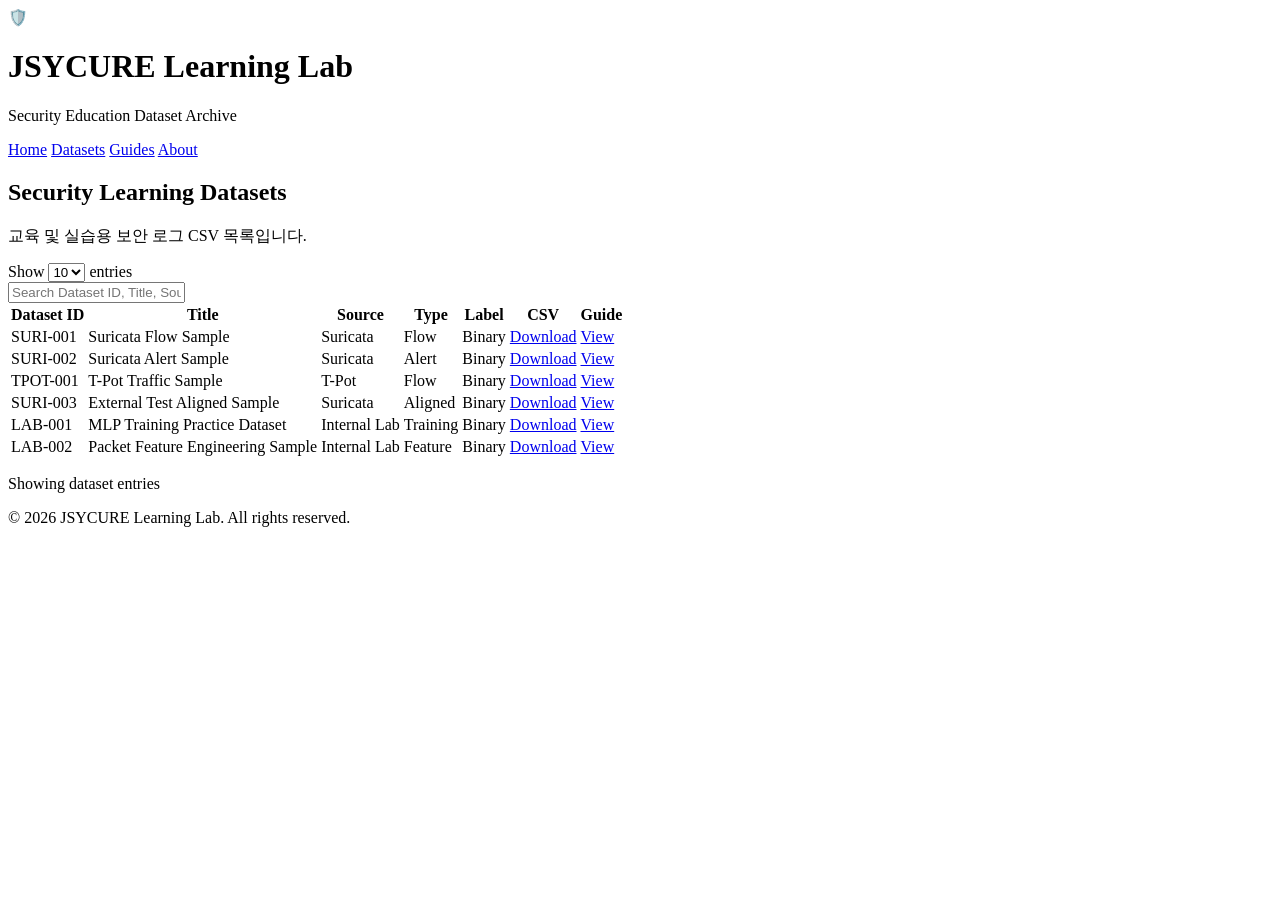
==== datasets.html @ 65ef3529 "Add datasets.html for security learning datasets" ====
<!DOCTYPE html>
<html lang="ko">
<head>
    <meta charset="UTF-8">
    <meta name="viewport" content="width=device-width, initial-scale=1.0">
    <title>Datasets | JSYCURE Learning Lab</title>
    <link rel="stylesheet" href="assets/style.css">
</head>
<body>
    <header class="site-header">
        <div class="container header-inner">
            <div class="brand">
                <div class="brand-icon">🛡️</div>
                <div>
                    <h1>JSYCURE Learning Lab</h1>
                    <p>Security Education Dataset Archive</p>
                </div>
            </div>

            <nav class="nav">
                <a href="index.html">Home</a>
                <a href="datasets.html" class="active">Datasets</a>
                <a href="guides.html">Guides</a>
                <a href="about.html">About</a>
            </nav>
        </div>
    </header>

    <main class="page-main">
        <section class="container">
            <div class="page-heading">
                <h2>Security Learning Datasets</h2>
                <p>교육 및 실습용 보안 로그 CSV 목록입니다.</p>
            </div>

            <div class="table-toolbar">
                <div class="entries-box">
                    <label for="entriesSelect">Show</label>
                    <select id="entriesSelect">
                        <option value="5">5</option>
                        <option value="10" selected>10</option>
                        <option value="15">15</option>
                        <option value="20">20</option>
                    </select>
                    <span>entries</span>
                </div>

                <div class="search-box">
                    <input type="text" id="searchInput" placeholder="Search Dataset ID, Title, Source...">
                </div>
            </div>

            <div class="table-wrapper">
                <table class="dataset-table">
                    <thead>
                        <tr>
                            <th>Dataset ID</th>
                            <th>Title</th>
                            <th>Source</th>
                            <th>Type</th>
                            <th>Label</th>
                            <th>CSV</th>
                            <th>Guide</th>
                        </tr>
                    </thead>
                    <tbody id="datasetTableBody">
                        <tr>
                            <td>SURI-001</td>
                            <td>Suricata Flow Sample</td>
                            <td>Suricata</td>
                            <td>Flow</td>
                            <td>Binary</td>
                            <td><a class="table-btn" href="data/suricata-flow-sample.csv" download>Download</a></td>
                            <td><a class="table-btn secondary" href="guides.html">View</a></td>
                        </tr>
                        <tr>
                            <td>SURI-002</td>
                            <td>Suricata Alert Sample</td>
                            <td>Suricata</td>
                            <td>Alert</td>
                            <td>Binary</td>
                            <td><a class="table-btn" href="data/suricata-alert-sample.csv" download>Download</a></td>
                            <td><a class="table-btn secondary" href="guides.html">View</a></td>
                        </tr>
                        <tr>
                            <td>TPOT-001</td>
                            <td>T-Pot Traffic Sample</td>
                            <td>T-Pot</td>
                            <td>Flow</td>
                            <td>Binary</td>
                            <td><a class="table-btn" href="data/tpot-traffic-sample.csv" download>Download</a></td>
                            <td><a class="table-btn secondary" href="guides.html">View</a></td>
                        </tr>
                        <tr>
                            <td>SURI-003</td>
                            <td>External Test Aligned Sample</td>
                            <td>Suricata</td>
                            <td>Aligned</td>
                            <td>Binary</td>
                            <td><a class="table-btn" href="data/suricata-flow-sample.csv" download>Download</a></td>
                            <td><a class="table-btn secondary" href="guides.html">View</a></td>
                        </tr>
                        <tr>
                            <td>LAB-001</td>
                            <td>MLP Training Practice Dataset</td>
                            <td>Internal Lab</td>
                            <td>Training</td>
                            <td>Binary</td>
                            <td><a class="table-btn" href="data/suricata-alert-sample.csv" download>Download</a></td>
                            <td><a class="table-btn secondary" href="guides.html">View</a></td>
                        </tr>
                        <tr>
                            <td>LAB-002</td>
                            <td>Packet Feature Engineering Sample</td>
                            <td>Internal Lab</td>
                            <td>Feature</td>
                            <td>Binary</td>
                            <td><a class="table-btn" href="data/tpot-traffic-sample.csv" download>Download</a></td>
                            <td><a class="table-btn secondary" href="guides.html">View</a></td>
                        </tr>
                    </tbody>
                </table>
            </div>

            <div class="table-footer">
                <p id="tableCountInfo">Showing dataset entries</p>
            </div>
        </section>
    </main>

    <footer class="site-footer">
        <div class="container footer-inner">
            <p>© 2026 JSYCURE Learning Lab. All rights reserved.</p>
        </div>
    </footer>

    <script src="assets/app.js"></script>
</body>
</html>
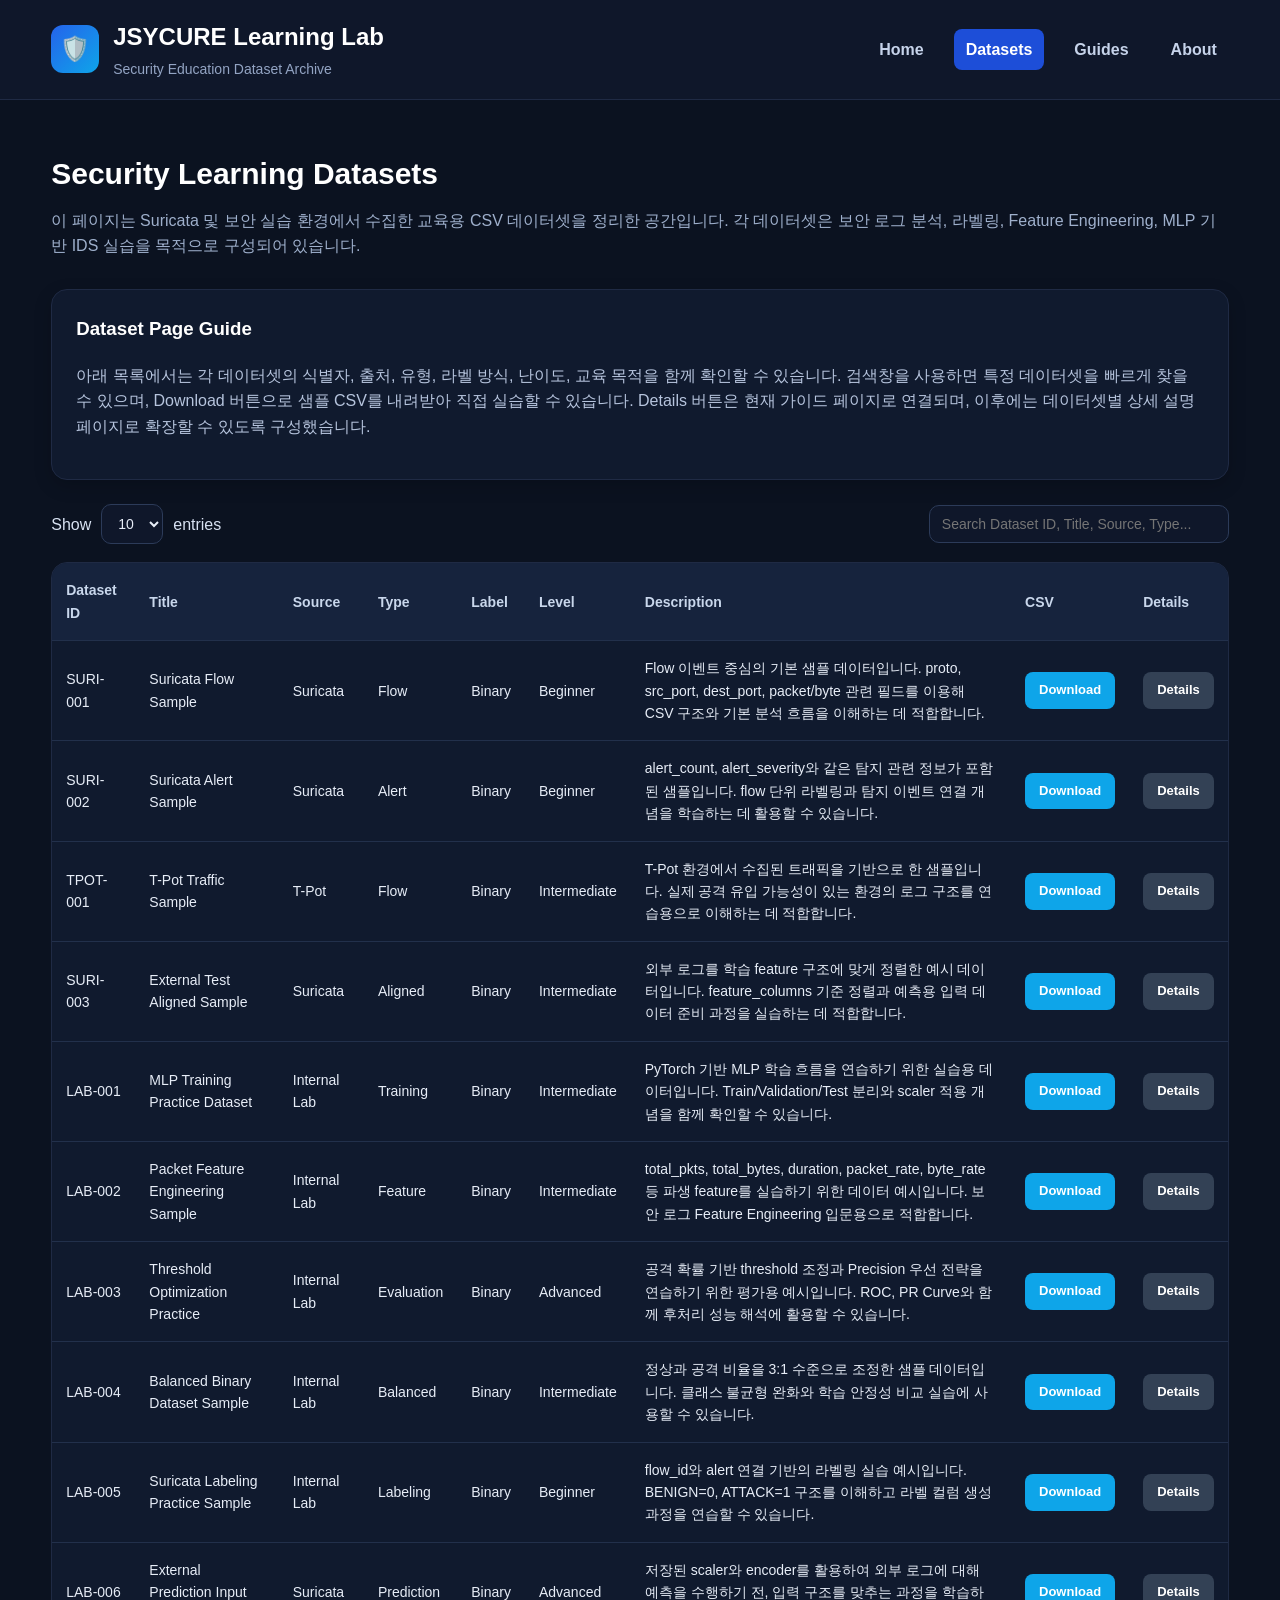
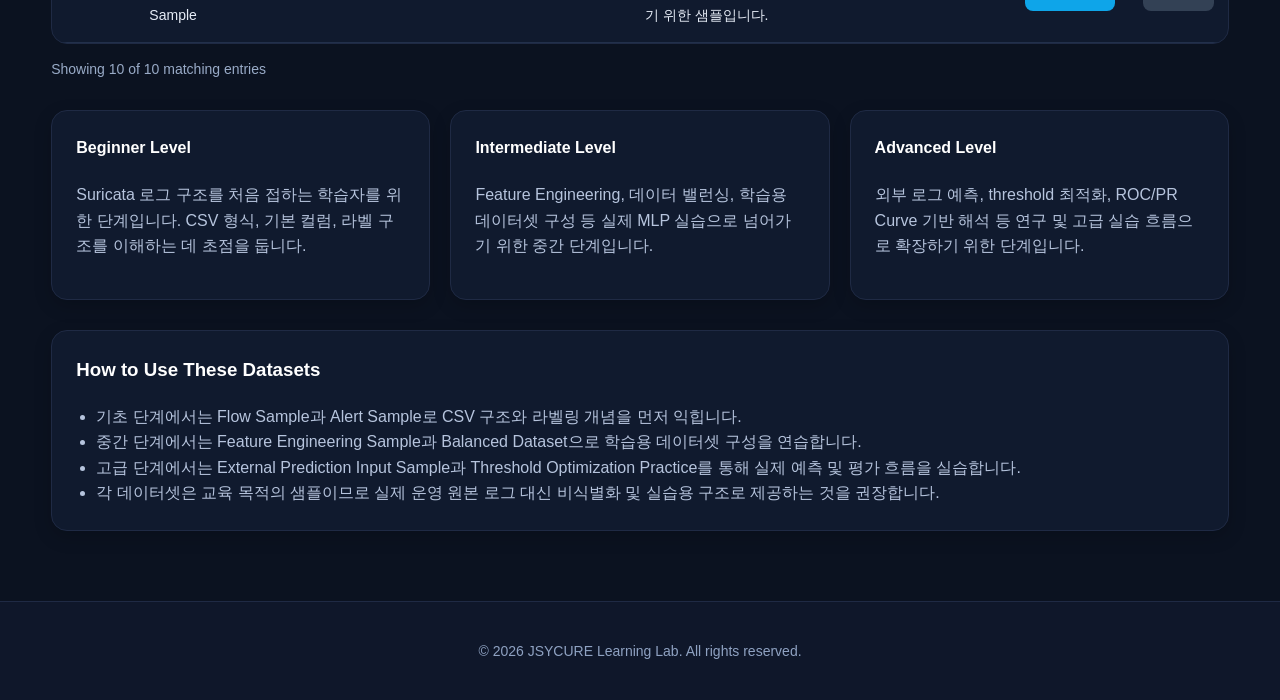
==== commit 0bc439c0: "Enhance datasets.html with detailed descriptions and guidance Updated the content and structure of t" ====
--- a/datasets.html
+++ b/datasets.html
@@ -30,7 +30,21 @@
         <section class="container">
             <div class="page-heading">
                 <h2>Security Learning Datasets</h2>
-                <p>교육 및 실습용 보안 로그 CSV 목록입니다.</p>
+                <p>
+                    이 페이지는 Suricata 및 보안 실습 환경에서 수집한 교육용 CSV 데이터셋을 정리한 공간입니다.
+                    각 데이터셋은 보안 로그 분석, 라벨링, Feature Engineering, MLP 기반 IDS 실습을 목적으로 구성되어 있습니다.
+                </p>
+            </div>
+
+            <div class="content-box" style="margin-bottom: 24px;">
+                <h3>Dataset Page Guide</h3>
+                <p>
+                    아래 목록에서는 각 데이터셋의 식별자, 출처, 유형, 라벨 방식, 난이도, 교육 목적을 함께 확인할 수 있습니다.
+                    검색창을 사용하면 특정 데이터셋을 빠르게 찾을 수 있으며,
+                    Download 버튼으로 샘플 CSV를 내려받아 직접 실습할 수 있습니다.
+                    Details 버튼은 현재 가이드 페이지로 연결되며,
+                    이후에는 데이터셋별 상세 설명 페이지로 확장할 수 있도록 구성했습니다.
+                </p>
             </div>
 
             <div class="table-toolbar">
@@ -46,7 +60,7 @@
                 </div>
 
                 <div class="search-box">
-                    <input type="text" id="searchInput" placeholder="Search Dataset ID, Title, Source...">
+                    <input type="text" id="searchInput" placeholder="Search Dataset ID, Title, Source, Type...">
                 </div>
             </div>
 
@@ -59,8 +73,10 @@
                             <th>Source</th>
                             <th>Type</th>
                             <th>Label</th>
+                            <th>Level</th>
+                            <th>Description</th>
                             <th>CSV</th>
-                            <th>Guide</th>
+                            <th>Details</th>
                         </tr>
                     </thead>
                     <tbody id="datasetTableBody">
@@ -70,53 +86,150 @@
                             <td>Suricata</td>
                             <td>Flow</td>
                             <td>Binary</td>
-                            <td><a class="table-btn" href="data/suricata-flow-sample.csv" download>Download</a></td>
-                            <td><a class="table-btn secondary" href="guides.html">View</a></td>
-                        </tr>
+                            <td>Beginner</td>
+                            <td>
+                                Flow 이벤트 중심의 기본 샘플 데이터입니다.
+                                proto, src_port, dest_port, packet/byte 관련 필드를 이용해
+                                CSV 구조와 기본 분석 흐름을 이해하는 데 적합합니다.
+                            </td>
+                            <td><a class="table-btn" href="data/suricata-flow-sample.csv" download>Download</a></td>
+                            <td><a class="table-btn secondary" href="guides.html">Details</a></td>
+                        </tr>
+
                         <tr>
                             <td>SURI-002</td>
                             <td>Suricata Alert Sample</td>
                             <td>Suricata</td>
                             <td>Alert</td>
                             <td>Binary</td>
+                            <td>Beginner</td>
+                            <td>
+                                alert_count, alert_severity와 같은 탐지 관련 정보가 포함된 샘플입니다.
+                                flow 단위 라벨링과 탐지 이벤트 연결 개념을 학습하는 데 활용할 수 있습니다.
+                            </td>
                             <td><a class="table-btn" href="data/suricata-alert-sample.csv" download>Download</a></td>
-                            <td><a class="table-btn secondary" href="guides.html">View</a></td>
-                        </tr>
+                            <td><a class="table-btn secondary" href="guides.html">Details</a></td>
+                        </tr>
+
                         <tr>
                             <td>TPOT-001</td>
                             <td>T-Pot Traffic Sample</td>
                             <td>T-Pot</td>
                             <td>Flow</td>
                             <td>Binary</td>
+                            <td>Intermediate</td>
+                            <td>
+                                T-Pot 환경에서 수집된 트래픽을 기반으로 한 샘플입니다.
+                                실제 공격 유입 가능성이 있는 환경의 로그 구조를 연습용으로 이해하는 데 적합합니다.
+                            </td>
                             <td><a class="table-btn" href="data/tpot-traffic-sample.csv" download>Download</a></td>
-                            <td><a class="table-btn secondary" href="guides.html">View</a></td>
-                        </tr>
+                            <td><a class="table-btn secondary" href="guides.html">Details</a></td>
+                        </tr>
+
                         <tr>
                             <td>SURI-003</td>
                             <td>External Test Aligned Sample</td>
                             <td>Suricata</td>
                             <td>Aligned</td>
                             <td>Binary</td>
-                            <td><a class="table-btn" href="data/suricata-flow-sample.csv" download>Download</a></td>
-                            <td><a class="table-btn secondary" href="guides.html">View</a></td>
-                        </tr>
+                            <td>Intermediate</td>
+                            <td>
+                                외부 로그를 학습 feature 구조에 맞게 정렬한 예시 데이터입니다.
+                                feature_columns 기준 정렬과 예측용 입력 데이터 준비 과정을 실습하는 데 적합합니다.
+                            </td>
+                            <td><a class="table-btn" href="data/suricata-flow-sample.csv" download>Download</a></td>
+                            <td><a class="table-btn secondary" href="guides.html">Details</a></td>
+                        </tr>
+
                         <tr>
                             <td>LAB-001</td>
                             <td>MLP Training Practice Dataset</td>
                             <td>Internal Lab</td>
                             <td>Training</td>
                             <td>Binary</td>
+                            <td>Intermediate</td>
+                            <td>
+                                PyTorch 기반 MLP 학습 흐름을 연습하기 위한 실습용 데이터입니다.
+                                Train/Validation/Test 분리와 scaler 적용 개념을 함께 확인할 수 있습니다.
+                            </td>
                             <td><a class="table-btn" href="data/suricata-alert-sample.csv" download>Download</a></td>
-                            <td><a class="table-btn secondary" href="guides.html">View</a></td>
-                        </tr>
+                            <td><a class="table-btn secondary" href="guides.html">Details</a></td>
+                        </tr>
+
                         <tr>
                             <td>LAB-002</td>
                             <td>Packet Feature Engineering Sample</td>
                             <td>Internal Lab</td>
                             <td>Feature</td>
                             <td>Binary</td>
+                            <td>Intermediate</td>
+                            <td>
+                                total_pkts, total_bytes, duration, packet_rate, byte_rate 등
+                                파생 feature를 실습하기 위한 데이터 예시입니다.
+                                보안 로그 Feature Engineering 입문용으로 적합합니다.
+                            </td>
                             <td><a class="table-btn" href="data/tpot-traffic-sample.csv" download>Download</a></td>
-                            <td><a class="table-btn secondary" href="guides.html">View</a></td>
+                            <td><a class="table-btn secondary" href="guides.html">Details</a></td>
+                        </tr>
+
+                        <tr>
+                            <td>LAB-003</td>
+                            <td>Threshold Optimization Practice</td>
+                            <td>Internal Lab</td>
+                            <td>Evaluation</td>
+                            <td>Binary</td>
+                            <td>Advanced</td>
+                            <td>
+                                공격 확률 기반 threshold 조정과 Precision 우선 전략을 연습하기 위한 평가용 예시입니다.
+                                ROC, PR Curve와 함께 후처리 성능 해석에 활용할 수 있습니다.
+                            </td>
+                            <td><a class="table-btn" href="data/suricata-flow-sample.csv" download>Download</a></td>
+                            <td><a class="table-btn secondary" href="guides.html">Details</a></td>
+                        </tr>
+
+                        <tr>
+                            <td>LAB-004</td>
+                            <td>Balanced Binary Dataset Sample</td>
+                            <td>Internal Lab</td>
+                            <td>Balanced</td>
+                            <td>Binary</td>
+                            <td>Intermediate</td>
+                            <td>
+                                정상과 공격 비율을 3:1 수준으로 조정한 샘플 데이터입니다.
+                                클래스 불균형 완화와 학습 안정성 비교 실습에 사용할 수 있습니다.
+                            </td>
+                            <td><a class="table-btn" href="data/suricata-alert-sample.csv" download>Download</a></td>
+                            <td><a class="table-btn secondary" href="guides.html">Details</a></td>
+                        </tr>
+
+                        <tr>
+                            <td>LAB-005</td>
+                            <td>Suricata Labeling Practice Sample</td>
+                            <td>Internal Lab</td>
+                            <td>Labeling</td>
+                            <td>Binary</td>
+                            <td>Beginner</td>
+                            <td>
+                                flow_id와 alert 연결 기반의 라벨링 실습 예시입니다.
+                                BENIGN=0, ATTACK=1 구조를 이해하고 라벨 컬럼 생성 과정을 연습할 수 있습니다.
+                            </td>
+                            <td><a class="table-btn" href="data/tpot-traffic-sample.csv" download>Download</a></td>
+                            <td><a class="table-btn secondary" href="guides.html">Details</a></td>
+                        </tr>
+
+                        <tr>
+                            <td>LAB-006</td>
+                            <td>External Prediction Input Sample</td>
+                            <td>Suricata</td>
+                            <td>Prediction</td>
+                            <td>Binary</td>
+                            <td>Advanced</td>
+                            <td>
+                                저장된 scaler와 encoder를 활용하여 외부 로그에 대해 예측을 수행하기 전,
+                                입력 구조를 맞추는 과정을 학습하기 위한 샘플입니다.
+                            </td>
+                            <td><a class="table-btn" href="data/suricata-flow-sample.csv" download>Download</a></td>
+                            <td><a class="table-btn secondary" href="guides.html">Details</a></td>
                         </tr>
                     </tbody>
                 </table>
@@ -124,6 +237,46 @@
 
             <div class="table-footer">
                 <p id="tableCountInfo">Showing dataset entries</p>
+            </div>
+        </section>
+
+        <section class="container" style="margin-top: 30px;">
+            <div class="card-grid">
+                <div class="card">
+                    <h4>Beginner Level</h4>
+                    <p>
+                        Suricata 로그 구조를 처음 접하는 학습자를 위한 단계입니다.
+                        CSV 형식, 기본 컬럼, 라벨 구조를 이해하는 데 초점을 둡니다.
+                    </p>
+                </div>
+
+                <div class="card">
+                    <h4>Intermediate Level</h4>
+                    <p>
+                        Feature Engineering, 데이터 밸런싱, 학습용 데이터셋 구성 등
+                        실제 MLP 실습으로 넘어가기 위한 중간 단계입니다.
+                    </p>
+                </div>
+
+                <div class="card">
+                    <h4>Advanced Level</h4>
+                    <p>
+                        외부 로그 예측, threshold 최적화, ROC/PR Curve 기반 해석 등
+                        연구 및 고급 실습 흐름으로 확장하기 위한 단계입니다.
+                    </p>
+                </div>
+            </div>
+        </section>
+
+        <section class="container" style="margin-top: 30px;">
+            <div class="summary-box">
+                <h3>How to Use These Datasets</h3>
+                <ul>
+                    <li>기초 단계에서는 Flow Sample과 Alert Sample로 CSV 구조와 라벨링 개념을 먼저 익힙니다.</li>
+                    <li>중간 단계에서는 Feature Engineering Sample과 Balanced Dataset으로 학습용 데이터셋 구성을 연습합니다.</li>
+                    <li>고급 단계에서는 External Prediction Input Sample과 Threshold Optimization Practice를 통해 실제 예측 및 평가 흐름을 실습합니다.</li>
+                    <li>각 데이터셋은 교육 목적의 샘플이므로 실제 운영 원본 로그 대신 비식별화 및 실습용 구조로 제공하는 것을 권장합니다.</li>
+                </ul>
             </div>
         </section>
     </main>
--- a/assets/style.css
+++ b/assets/style.css
@@ -0,0 +1,343 @@
+* {
+    box-sizing: border-box;
+}
+
+body {
+    margin: 0;
+    font-family: Arial, "Noto Sans KR", sans-serif;
+    background-color: #0b1220;
+    color: #e7edf7;
+    line-height: 1.6;
+}
+
+a {
+    text-decoration: none;
+    color: inherit;
+}
+
+.container {
+    width: min(1200px, 92%);
+    margin: 0 auto;
+}
+
+.site-header {
+    background-color: #0f172a;
+    border-bottom: 1px solid #1f2a44;
+    position: sticky;
+    top: 0;
+    z-index: 1000;
+}
+
+.header-inner {
+    display: flex;
+    justify-content: space-between;
+    align-items: center;
+    padding: 18px 0;
+    gap: 20px;
+}
+
+.brand {
+    display: flex;
+    align-items: center;
+    gap: 14px;
+}
+
+.brand-icon {
+    width: 48px;
+    height: 48px;
+    border-radius: 12px;
+    background: linear-gradient(135deg, #2563eb, #0ea5e9);
+    display: flex;
+    align-items: center;
+    justify-content: center;
+    font-size: 24px;
+}
+
+.brand h1 {
+    margin: 0;
+    font-size: 24px;
+    color: #ffffff;
+}
+
+.brand p {
+    margin: 2px 0 0 0;
+    color: #93a4c3;
+    font-size: 14px;
+}
+
+.nav {
+    display: flex;
+    gap: 18px;
+    flex-wrap: wrap;
+}
+
+.nav a {
+    color: #c6d3ea;
+    font-weight: 600;
+    padding: 8px 12px;
+    border-radius: 8px;
+    transition: 0.2s ease;
+}
+
+.nav a:hover,
+.nav a.active {
+    background-color: #1d4ed8;
+    color: #ffffff;
+}
+
+.hero {
+    padding: 80px 0 70px;
+    background:
+        radial-gradient(circle at top left, rgba(37, 99, 235, 0.25), transparent 35%),
+        radial-gradient(circle at top right, rgba(14, 165, 233, 0.18), transparent 30%);
+}
+
+.hero h2 {
+    margin: 0 0 18px;
+    font-size: 42px;
+    line-height: 1.2;
+    color: #ffffff;
+}
+
+.hero p {
+    max-width: 760px;
+    margin: 0;
+    color: #b7c5dd;
+    font-size: 18px;
+}
+
+.hero-buttons {
+    margin-top: 28px;
+    display: flex;
+    gap: 14px;
+    flex-wrap: wrap;
+}
+
+.btn {
+    display: inline-block;
+    padding: 12px 20px;
+    border-radius: 10px;
+    font-weight: 700;
+}
+
+.btn-primary {
+    background-color: #2563eb;
+    color: #ffffff;
+}
+
+.btn-primary:hover {
+    background-color: #1d4ed8;
+}
+
+.btn-secondary {
+    background-color: #162033;
+    border: 1px solid #2b3b5f;
+    color: #e7edf7;
+}
+
+.btn-secondary:hover {
+    background-color: #1d2a44;
+}
+
+.features-section,
+.summary-section,
+.page-main {
+    padding: 50px 0 70px;
+}
+
+.section-title {
+    margin-bottom: 26px;
+}
+
+.section-title h3,
+.page-heading h2 {
+    margin: 0 0 10px;
+    font-size: 30px;
+    color: #ffffff;
+}
+
+.section-title p,
+.page-heading p {
+    margin: 0;
+    color: #9fb0cc;
+}
+
+.card-grid {
+    display: grid;
+    grid-template-columns: repeat(3, 1fr);
+    gap: 20px;
+}
+
+.card,
+.guide-card,
+.content-box,
+.summary-box {
+    background-color: #101a2e;
+    border: 1px solid #1f2a44;
+    border-radius: 16px;
+    padding: 24px;
+    box-shadow: 0 6px 18px rgba(0, 0, 0, 0.18);
+}
+
+.card h4,
+.guide-card h3,
+.content-box h3,
+.summary-box h3 {
+    margin-top: 0;
+    color: #ffffff;
+}
+
+.card p,
+.guide-card p,
+.content-box p,
+.summary-box li {
+    color: #b6c4dd;
+}
+
+.summary-box ul {
+    margin-bottom: 0;
+    padding-left: 20px;
+}
+
+.page-heading {
+    margin-bottom: 30px;
+}
+
+.table-toolbar {
+    display: flex;
+    justify-content: space-between;
+    align-items: center;
+    gap: 16px;
+    flex-wrap: wrap;
+    margin-bottom: 18px;
+}
+
+.entries-box,
+.search-box {
+    display: flex;
+    align-items: center;
+    gap: 10px;
+    color: #d8e2f2;
+}
+
+.entries-box select,
+.search-box input {
+    background-color: #0f172a;
+    border: 1px solid #2c3b59;
+    color: #e7edf7;
+    padding: 10px 12px;
+    border-radius: 10px;
+    font-size: 14px;
+}
+
+.search-box input {
+    min-width: 300px;
+}
+
+.table-wrapper {
+    overflow-x: auto;
+    background-color: #101a2e;
+    border: 1px solid #1f2a44;
+    border-radius: 16px;
+}
+
+.dataset-table {
+    width: 100%;
+    border-collapse: collapse;
+    min-width: 900px;
+}
+
+.dataset-table thead {
+    background-color: #16233d;
+}
+
+.dataset-table th,
+.dataset-table td {
+    padding: 16px 14px;
+    text-align: left;
+    border-bottom: 1px solid #22304b;
+    font-size: 14px;
+}
+
+.dataset-table th {
+    color: #c9d7ec;
+    font-weight: 700;
+}
+
+.dataset-table td {
+    color: #e7edf7;
+}
+
+.dataset-table tbody tr:hover {
+    background-color: #16243c;
+}
+
+.table-btn {
+    display: inline-block;
+    padding: 8px 14px;
+    border-radius: 8px;
+    background-color: #0ea5e9;
+    color: #ffffff;
+    font-weight: 700;
+    font-size: 13px;
+}
+
+.table-btn:hover {
+    background-color: #0284c7;
+}
+
+.table-btn.secondary {
+    background-color: #334155;
+}
+
+.table-btn.secondary:hover {
+    background-color: #475569;
+}
+
+.table-footer {
+    margin-top: 14px;
+    color: #99abc7;
+    font-size: 14px;
+}
+
+.guide-list {
+    display: grid;
+    grid-template-columns: 1fr;
+    gap: 18px;
+}
+
+.site-footer {
+    border-top: 1px solid #1f2a44;
+    background-color: #0f172a;
+}
+
+.footer-inner {
+    padding: 24px 0;
+    text-align: center;
+    color: #8fa2c2;
+    font-size: 14px;
+}
+
+.hidden-row {
+    display: none;
+}
+
+@media (max-width: 900px) {
+    .card-grid {
+        grid-template-columns: 1fr;
+    }
+
+    .header-inner {
+        flex-direction: column;
+        align-items: flex-start;
+    }
+
+    .hero h2 {
+        font-size: 32px;
+    }
+
+    .search-box input {
+        min-width: 220px;
+        width: 100%;
+    }
+}
